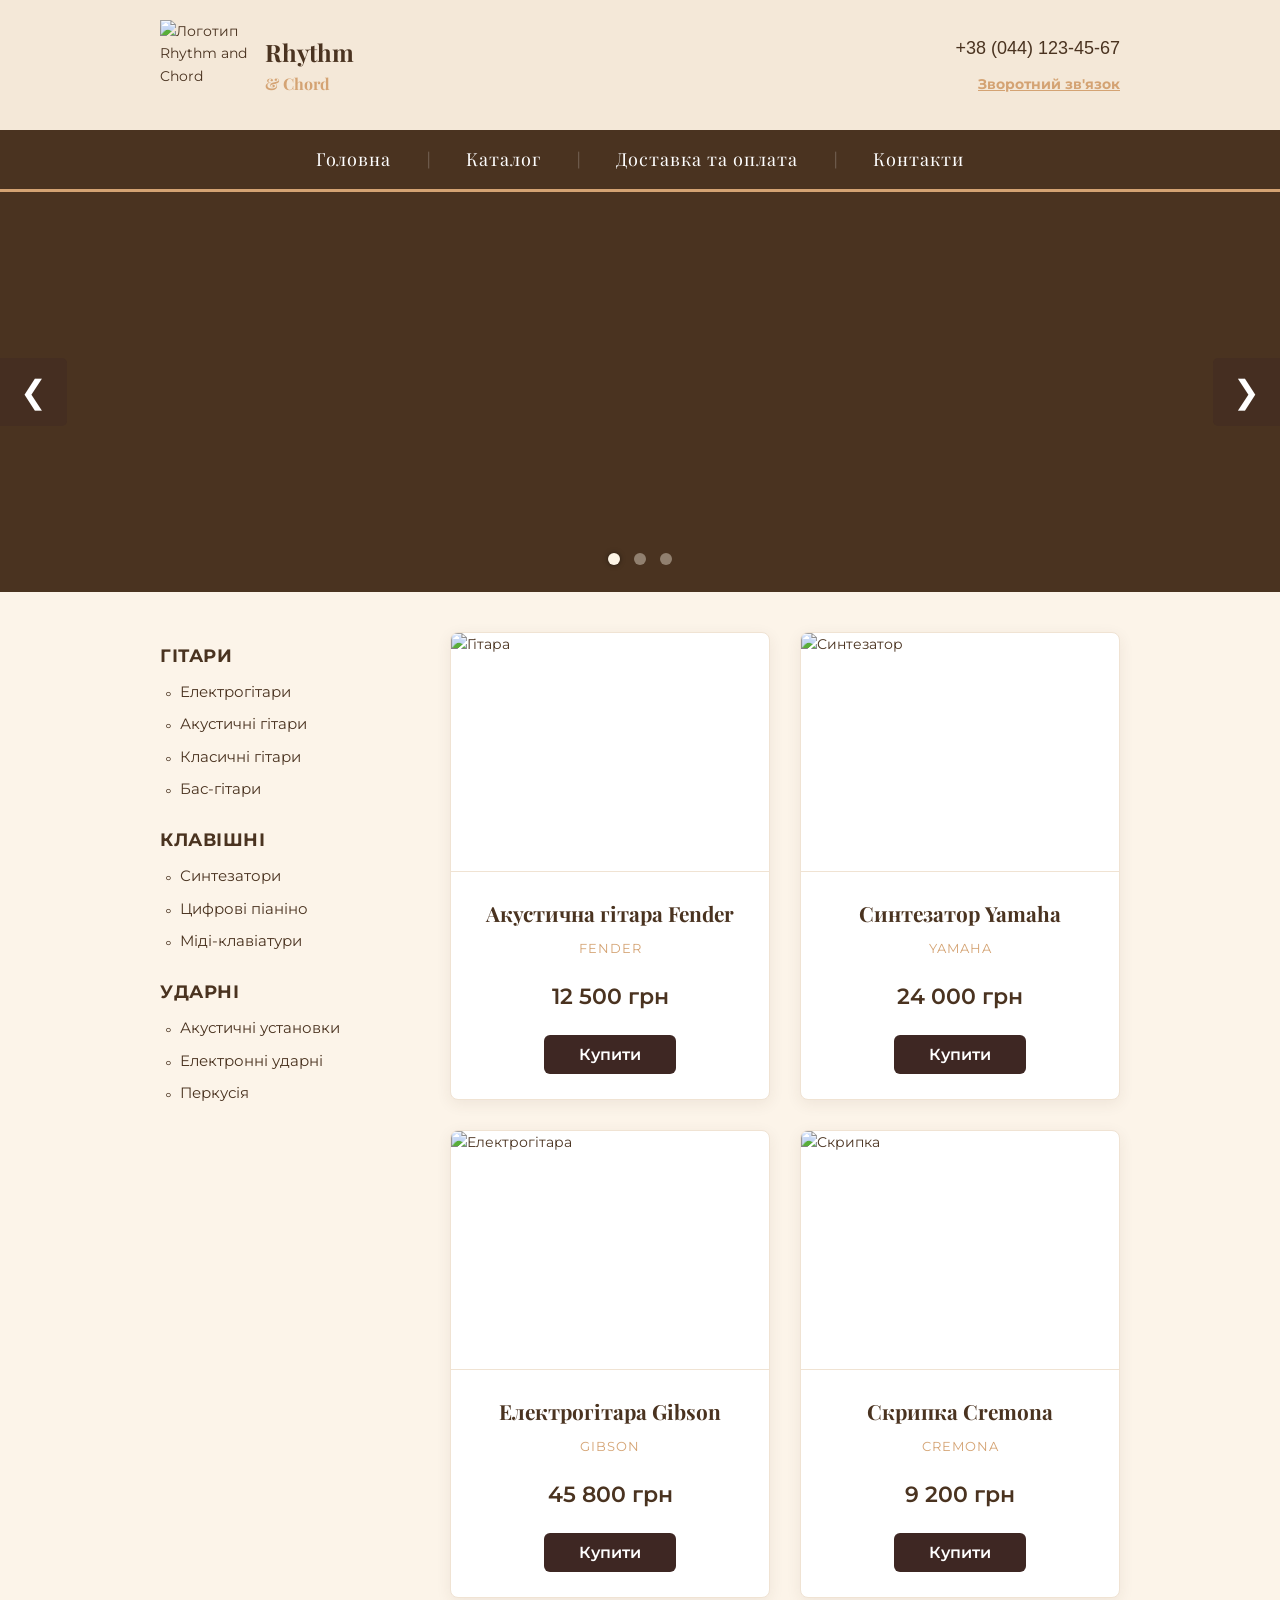
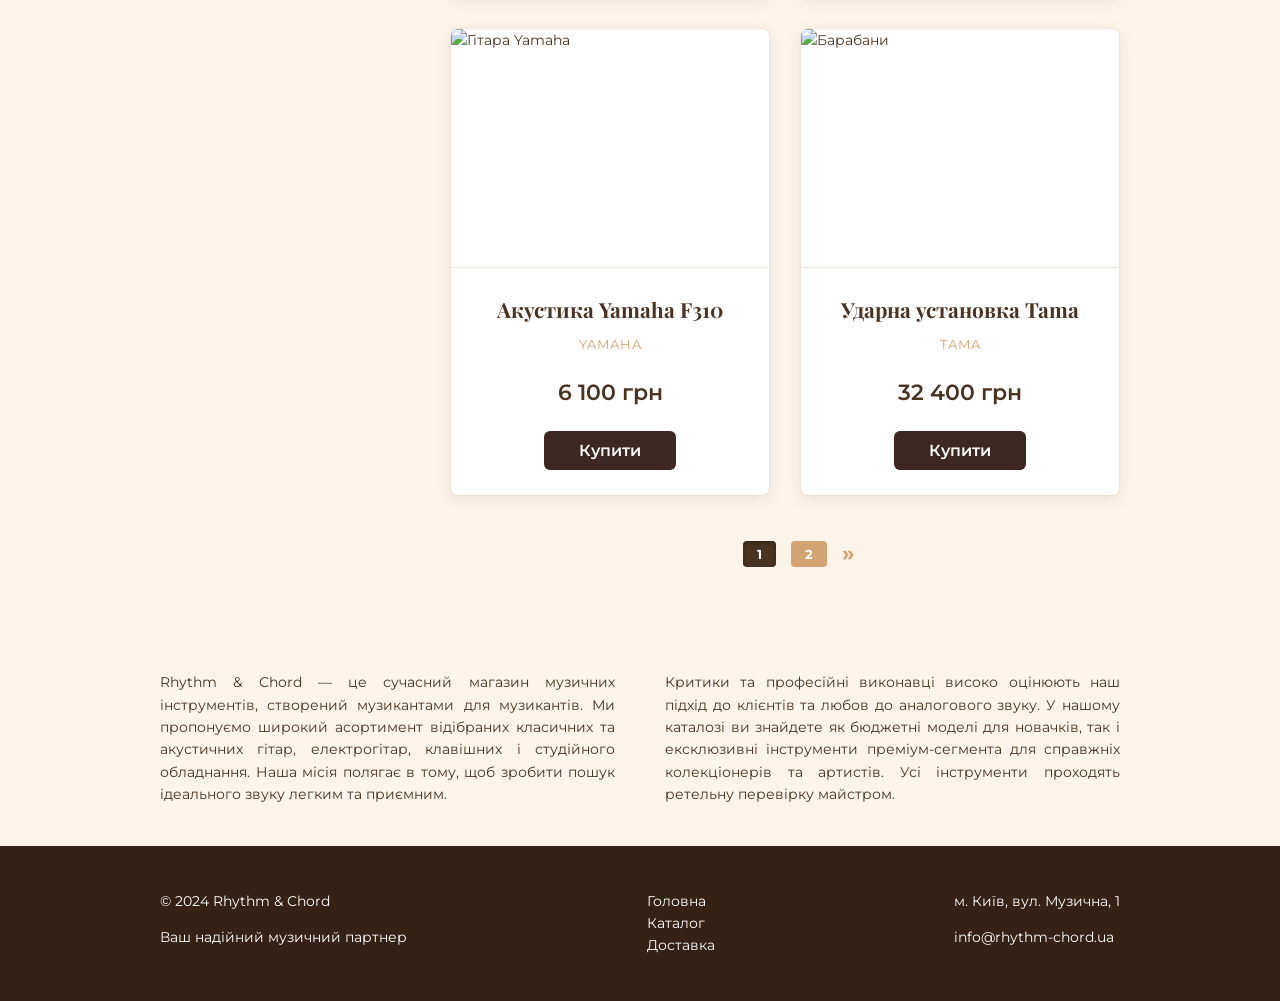
==== index.html @ 3e5f1524 "initial commit" ====
<!DOCTYPE html>
<html lang="uk">
<head>
    <meta charset="UTF-8">
    <title>Каталог | Rhythm & Chord</title>
    <link href="https://fonts.googleapis.com/css2?family=Montserrat:wght@400;500;600&family=Playfair+Display:wght@600;700&family=PT+Sans:wght@400;700&display=swap" rel="stylesheet">
    <link rel="stylesheet" href="style.css">
</head>
<body>
    <div class="overlay"></div>

    <header>
        <div class="container header-content">
            <div class="logo-block">
                <img src="https://via.placeholder.com/90x90/4A3320/FDF8F0?text=R&C" alt="Логотип Rhythm and Chord" width="90" height="90">
                <div class="logo-text">
                    <h1>Rhythm</h1>
                    <h2>& Chord</h2>
                </div>
            </div>
            <div class="contact-block">
                <p class="custom-phone">+38 (044) 123-45-67</p>
                <a href="#" class="feedback-btn">Зворотний зв'язок</a>
            </div>
        </div>
    </header>

    <nav class="navbar">
        <div class="container">
            <ul class="menu">
                <li><a href="home.html">Головна</a></li>
                <li class="separator">|</li>
                <li><a href="index.html" class="active">Каталог</a></li>
                <li class="separator">|</li>
                <li><a href="delivery.html">Доставка та оплата</a></li>
                <li class="separator">|</li>
                <li><a href="#">Контакти</a></li>
            </ul>
        </div>
    </nav>

    <div class="slider-section">
        <div class="slides">
            <div class="slide active" style="background-image: url('https://images.unsplash.com/photo-1511379938547-c1f69419868d?w=1600');"></div>
            <div class="slide" style="background-image: url('https://images.unsplash.com/photo-1520523839897-bd0b52f945a0?w=1600');"></div>
            <div class="slide" style="background-image: url('https://images.unsplash.com/photo-1550291652-6cb9004991ac?w=1600');"></div>
        </div>
        <button class="slider-nav prev">❮</button>
        <button class="slider-nav next">❯</button>
        <div class="slider-dots">
            <span class="dot active" data-index="0"></span>
            <span class="dot" data-index="1"></span>
            <span class="dot" data-index="2"></span>
        </div>
    </div>

    <main class="content catalog-area">
        <div class="container layout-grid">
            <aside class="leftblock">
                <ul class="category-list">
                    <li class="cat-main">ГІТАРИ</li>
                    <li>
                        <ul class="sub-category">
                            <li><a href="#">Електрогітари</a></li>
                            <li><a href="#">Акустичні гітари</a></li>
                            <li><a href="#">Класичні гітари</a></li>
                            <li><a href="#">Бас-гітари</a></li>
                        </ul>
                    </li>
                    <li class="cat-main">КЛАВІШНІ</li>
                    <li>
                        <ul class="sub-category">
                            <li><a href="#">Синтезатори</a></li>
                            <li><a href="#">Цифрові піаніно</a></li>
                            <li><a href="#">Міді-клавіатури</a></li>
                        </ul>
                    </li>
                    <li class="cat-main">УДАРНІ</li>
                    <li>
                        <ul class="sub-category">
                            <li><a href="#">Акустичні установки</a></li>
                            <li><a href="#">Електронні ударні</a></li>
                            <li><a href="#">Перкусія</a></li>
                        </ul>
                    </li>
                </ul>
            </aside>

            <section class="centerblock">
                <div class="products-grid">
                    <div class="product-card"><img src="https://images.unsplash.com/photo-1550993473-f661df2854b7?w=600" alt="Гітара"><div class="card-info"><h4>Акустична гітара Fender</h4><p class="brand">FENDER</p><span class="price">12 500 грн</span><div class="btn-container"><button class="buy-btn">Купити</button></div></div></div>
                    <div class="product-card"><img src="https://images.unsplash.com/photo-1552422535-c45813c61732?w=600" alt="Синтезатор"><div class="card-info"><h4>Синтезатор Yamaha</h4><p class="brand">YAMAHA</p><span class="price">24 000 грн</span><div class="btn-container"><button class="buy-btn">Купити</button></div></div></div>
                    <div class="product-card"><img src="https://images.unsplash.com/photo-1514320291840-2e0a9bf2a9ae?w=600" alt="Електрогітара"><div class="card-info"><h4>Електрогітара Gibson</h4><p class="brand">GIBSON</p><span class="price">45 800 грн</span><div class="btn-container"><button class="buy-btn">Купити</button></div></div></div>
                    <div class="product-card"><img src="https://images.unsplash.com/photo-1541689592655-f5f52825a3b8?w=600" alt="Скрипка"><div class="card-info"><h4>Скрипка Cremona</h4><p class="brand">CREMONA</p><span class="price">9 200 грн</span><div class="btn-container"><button class="buy-btn">Купити</button></div></div></div>
                    <div class="product-card"><img src="https://images.unsplash.com/photo-1510915361894-db8b60106cb1?w=600" alt="Гітара Yamaha"><div class="card-info"><h4>Акустика Yamaha F310</h4><p class="brand">YAMAHA</p><span class="price">6 100 грн</span><div class="btn-container"><button class="buy-btn">Купити</button></div></div></div>
                    <div class="product-card"><img src="https://images.unsplash.com/photo-1598516802521-82559ebbc075?w=600" alt="Барабани"><div class="card-info"><h4>Ударна установка Tama</h4><p class="brand">TAMA</p><span class="price">32 400 грн</span><div class="btn-container"><button class="buy-btn">Купити</button></div></div></div>
                    <div class="product-card"><img src="https://images.unsplash.com/photo-1511379938547-c1f69419868d?w=600" alt="Мікрофон"><div class="card-info"><h4>Студійний мікрофон Rode</h4><p class="brand">RODE</p><span class="price">8 500 грн</span><div class="btn-container"><button class="buy-btn">Купити</button></div></div></div>
                    <div class="product-card"><img src="https://images.unsplash.com/photo-1460036521480-c16c5256cefb?w=600" alt="Навушники"><div class="card-info"><h4>Навушники Audio-Technica</h4><p class="brand">AUDIO-TECHNICA</p><span class="price">5 700 грн</span><div class="btn-container"><button class="buy-btn">Купити</button></div></div></div>
                </div>
                <div class="pagination" id="pagination"></div>
            </section>
        </div>

        <div class="container">
            <div class="store-description">
                <div class="desc-column">Rhythm & Chord — це сучасний магазин музичних інструментів, створений музикантами для музикантів. Ми пропонуємо широкий асортимент відібраних класичних та акустичних гітар, електрогітар, клавішних і студійного обладнання. Наша місія полягає в тому, щоб зробити пошук ідеального звуку легким та приємним.</div>
                <div class="desc-column">Критики та професійні виконавці високо оцінюють наш підхід до клієнтів та любов до аналогового звуку. У нашому каталозі ви знайдете як бюджетні моделі для новачків, так і ексклюзивні інструменти преміум-сегмента для справжніх колекціонерів та артистів. Усі інструменти проходять ретельну перевірку майстром.</div>
            </div>
        </div>
    </main>

    <footer>
        <div class="container footer-content">
            <div class="footer-info"><p>© 2024 Rhythm & Chord</p><p>Ваш надійний музичний партнер</p></div>
            <ul class="footer-menu"><li><a href="home.html">Головна</a></li><li><a href="index.html">Каталог</a></li><li><a href="delivery.html">Доставка</a></li></ul>
            <div class="footer-contacts"><p>м. Київ, вул. Музична, 1</p><p>info@rhythm-chord.ua</p></div>
        </div>
    </footer>

    <div class="feedback-modal">
        <button class="close-btn">✖</button>
        <form class="form-content" novalidate>
            <h2>Зворотний зв'язок</h2>
            <div class="input-group">
                <label>Ім'я *</label>
                <input type="text" required>
                <span class="error-msg">Поле обов'язкове</span>
            </div>
            <div class="input-group">
                <label>Телефон *</label>
                <input type="tel" required>
                <span class="error-msg">Поле обов'язкове</span>
            </div>
            <div class="input-group">
                <label>Повідомлення *</label>
                <textarea required></textarea>
                <span class="error-msg">Поле обов'язкове</span>
            </div>
            <button type="submit" class="submit-btn">Надіслати</button>
        </form>
    </div>

    <script src="script.js"></script>
</body>
</html>
---- style.css ----
/* Підключення кастомного шрифту для телефону (Вимога рівня 3) */
@font-face {
    font-family: 'CustomPhoneFont';
    src: local('Impact'), local('Arial Black'); /* Заглушка, якщо є свій файл - вказати url('fonts/font.woff2') */
}

/* Базові змінні колірної гами (Бежево-коричнева) */

:root {
    --bg-color: #FCF4E9;  /* Дуже теплий кремовий фон (слонова кістка) */
    --text-main: #4A3320; /* Глибокий шоколадний */
    --accent: #D4A373;    /* Піщано-карамельний */
    --header-bg: #F4E8D8; /* Теплий беж (повністю без сірого) для шапки */
    --footer-bg: #362214; 
    --white: #FFFFFF;
}

/* --- БАЗОВІ НАЛАШТУВАННЯ ТА ШРИФТИ --- */
body {
    margin: 0;
    padding: 0;
    font-family: 'Montserrat', sans-serif; 
    font-size: 14px;
    line-height: 1.6;
    color: var(--text-main);
    background-color: var(--bg-color);
    display: flex;
    flex-direction: column;
    min-height: 100vh;
}

/* Заголовки красивим шрифтом */
h1, h2, h3, .logo-text h1, .product-card h4 {
    font-family: 'Playfair Display', serif;
    font-weight: 700;
}

.section-title {
    font-size: 2rem;
    margin-bottom: 25px;
    border-bottom: 2px solid var(--accent);
    display: inline-block;
    padding-bottom: 5px;
}

/* Контейнер 980px + по 10px відступи (Разом 1000px) */
.container {
    width: 100%;
    max-width: 980px;
    margin: 0 auto;
    padding: 0 10px;
    box-sizing: border-box;
}

/* --- HEADER --- */
header {
    background-color: var(--header-bg);
    width: 100%;
    padding: 20px 0;
}

.header-content {
    display: flex;
    justify-content: space-between;
    align-items: center;
}

.logo-block {
    display: flex;
    align-items: center;
    gap: 15px;
}

.logo-text h1 { margin: 0; font-size: 24px; color: var(--text-main); }
.logo-text h2 { margin: 0; font-size: 16px; color: var(--accent); }

.contact-block {
    text-align: right;
}

.custom-phone {
    font-family: 'CustomPhoneFont', sans-serif;
    font-size: 18px;
    margin: 0 0 10px 0;
}

.feedback-btn {
    color: var(--accent);
    text-decoration: underline;
    cursor: pointer;
    font-weight: bold;
}

/* =========================================
   5. MENU (ГОЛОВНЕ НАВІГАЦІЙНЕ МЕНЮ)
========================================= */
.navbar {
    background-color: var(--text-main);
    width: 100%;
    /* Додаємо гарну акцентну лінію знизу меню */
    border-bottom: 3px solid var(--accent); 
}

.menu {
    list-style: none;
    margin: 0;
    padding: 0; /* Відступи перенесли в самі посилання для зручності кліку */
    display: flex;
    justify-content: center;
    align-items: center;
    gap: 30px;
}

.menu li a {
    display: block;
    padding: 15px 5px;
    color: var(--white);
    text-decoration: none;
    font-family: 'Playfair Display', serif; /* Гарний елегантний шрифт */
    font-size: 18px;
    letter-spacing: 1px;
    transition: color 0.3s ease, transform 0.2s ease;
}

/* Лишаємо тільки ефект при наведенні (без перманентного active) */
.menu li a:hover {
    color: var(--accent);
    transform: translateY(-2px); /* Легенько підстрибує при наведенні */
}

/* Розділювачі між пунктами */
.separator {
    color: rgba(255, 255, 255, 0.2); /* Напівпрозорий білий, щоб не кидався в очі */
    pointer-events: none;
    font-size: 18px;
}

/* --- SLIDER --- */
.slider-section {
    width: 100%;
    height: 400px;
    position: relative;
    overflow: hidden;
    background-color: var(--text-main);
}

.slides {
    width: 100%;
    height: 100%;
    position: relative;
}

.slide {
    position: absolute;
    top: 0;
    left: 0;
    width: 100%;
    height: 100%;
    background-size: cover;
    background-position: center;
    opacity: 0;
    transition: opacity 1s ease-in-out; /* Fade ефект */
}

.slide.active {
    opacity: 1;
}

/* --- СТРІЛКИ СЛАЙДЕРА --- */
.slider-nav {
    position: absolute;
    top: 50%;
    transform: translateY(-50%);
    background-color: rgba(62, 39, 35, 0.4); 
    color: var(--white);
    border: none;
    font-size: 2rem;
    padding: 15px 20px;
    cursor: pointer;
    z-index: 10;
    transition: background-color 0.3s ease, transform 0.2s ease;
}

.slider-nav:hover {
    background-color: rgba(62, 39, 35, 0.9);
    transform: translateY(-50%) scale(1.1);
}

.slider-nav.prev {
    left: 0;
    border-radius: 0 5px 5px 0;
}

.slider-nav.next {
    right: 0;
    border-radius: 5px 0 0 5px;
}

/* --- КРУЖАЛЬЦЯ СЛАЙДЕРА --- */
.slider-dots {
    position: absolute;
    bottom: 20px;
    width: 100%;
    text-align: center;
    z-index: 10;
}

.dot {
    display: inline-block;
    width: 12px;
    height: 12px;
    margin: 0 5px;
    background-color: rgba(253, 245, 230, 0.4); 
    border-radius: 50%;
    cursor: pointer;
    transition: background-color 0.3s ease, transform 0.2s ease;
}

.dot:hover {
    background-color: rgba(253, 245, 230, 0.8);
    transform: scale(1.2); 
}

.dot.active {
    background-color: #FDF5E6; 
    box-shadow: 0 0 5px rgba(0,0,0,0.5); 
}

/* --- CONTENT --- */
.content {
    flex: 1;
    padding: 40px 0;
}

.layout-grid {
    display: flex;
    gap: 40px; /* Збільшили відступ між меню і товарами */
    align-items: flex-start;
}

/* --- БІЧНЕ МЕНЮ (КАТЕГОРІЇ) --- */
.leftblock {
    flex: 0 0 250px;
    background: transparent; /* Прибрали білий фон */
    padding: 10px 0;
}

.category-list {
    list-style: none;
    padding: 0;
    margin: 0;
}

.cat-main {
    font-family: 'Montserrat', sans-serif;
    font-weight: 700;
    font-size: 1.1rem;
    color: var(--text-main);
    margin-top: 25px;
    margin-bottom: 10px;
    text-transform: uppercase;
    letter-spacing: 0.5px;
}

.cat-main:first-child {
    margin-top: 0;
}

.sub-category {
    list-style: none;
    padding-left: 20px;
    margin: 0;
}

.sub-category li {
    margin-bottom: 8px;
    position: relative;
}

/* Додаємо порожні кружечки до підкатегорій */
.sub-category li::before {
    content: "◦"; 
    position: absolute;
    left: -15px;
    top: -2px;
    font-size: 1.2rem;
    color: var(--text-main);
}

.sub-category a {
    color: var(--text-main);
    text-decoration: none;
    font-size: 0.95rem;
    transition: color 0.2s ease;
}

.sub-category a:hover {
    color: var(--accent);
}

/* Центральний блок */
.centerblock {
    flex: 1;
    display: flex;
    flex-direction: column;
}

/* --- СІТКА ТОВАРІВ --- */
.products-grid {
    display: grid;
    grid-template-columns: repeat(2, 1fr); /* Завжди по 2 в ряд на десктопі */
    gap: 30px;
    align-content: start; 
    align-items: stretch;
}

/* --- КАРТКА ТОВАРУ --- */
.product-card {
    background: var(--white); /* Чисто білий фон картки (прибирає сірість) */
    border-radius: 8px;
    overflow: hidden;
    display: flex;
    flex-direction: column;
    /* Використовуємо теплу коричневу тінь замість чорної/сірої */
    box-shadow: 0 4px 15px rgba(74, 51, 32, 0.08);
    transition: transform 0.3s ease, box-shadow 0.3s ease;
    border: 1px solid #F0E3D3; /* Легенька тепла рамка для контрасту */
}

.product-card:hover {
    transform: translateY(-5px);
    box-shadow: 0 8px 25px rgba(74, 51, 32, 0.15); /* Посилена тепла тінь */
}

/* Якщо фото має свій фон, його теж відділяємо */
.product-card img {
    width: 100%;
    aspect-ratio: 4 / 3; 
    object-fit: cover; 
    display: block;
    border-bottom: 1px solid #F0E3D3; /* Тепла лінія під фотографією */
}

.card-info {
    padding: 25px 20px;
    display: flex;
    flex-direction: column;
    flex: 1;
    text-align: center;
}

.card-info h4 {
    font-size: 1.3rem;
    margin: 0 0 8px 0;
    color: var(--text-main);
}

.card-info .brand {
    font-size: 0.8rem;
    color: var(--accent);
    text-transform: uppercase;
    letter-spacing: 1px;
    margin: 0 0 20px 0;
}

.price {
    font-size: 1.4rem;
    font-weight: 600;
    color: var(--text-main);
    margin-bottom: 20px;
}

.btn-container {
    margin-top: auto; 
    display: flex;
    justify-content: center;
}

.buy-btn {
    background-color: #3E2723; /* Темно-коричневий, як на скріні */
    color: var(--white);
    border: none;
    padding: 10px 35px;
    font-family: 'Montserrat', sans-serif;
    font-size: 1rem;
    font-weight: 600;
    border-radius: 6px;
    cursor: pointer;
    transition: background-color 0.3s ease;
}

.buy-btn:hover {
    background-color: #5D4037; /* Трохи світліший при наведенні */
}

/* Пагінація */
.pagination {
    display: flex;
    justify-content: center;
    align-items: center; 
    gap: 15px; 
    margin-top: 40px;
}

.page-arrow {
    color: var(--accent);
    text-decoration: none;
    font-size: 22px; /* Зробив стрілочки трохи більшими */
    font-weight: bold;
    transition: color 0.3s ease, transform 0.2s ease;
}

.page-arrow:hover {
    color: var(--text-main);
    transform: scale(1.2); /* Стрілочка збільшується при наведенні */
}

.page-btn {
    background-color: var(--accent);
    color: white;
    border: none;
    padding: 5px 14px;
    border-radius: 4px;
    cursor: pointer;
    font-weight: 700;
    font-family: inherit;
    transition: background-color 0.3s ease, transform 0.2s ease; /* Плавність */
}

/* Ефект підсвічування при наведенні */
.page-btn:hover {
    background-color: var(--text-main);
    transform: translateY(-2px); /* Кнопка трохи підстрибує */
    box-shadow: 0 4px 8px rgba(62, 39, 35, 0.2);
}

.page-btn.active { 
    background-color: var(--text-main); 
    cursor: default;
    transform: none; /* Активна кнопка не підстрибує */
    box-shadow: inset 0 2px 4px rgba(0,0,0,0.3); /* Ефект "натиснутої" кнопки */
}

/* Текстовий блок під каталогом у 2 колонки */
.store-description {
    display: grid;
    grid-template-columns: 1fr 1fr; /* Дві однакові колонки */
    gap: 50px; /* Відстань між колонками */
    margin-top: 60px; /* Відступ від блоку з товарами */
    padding-top: 40px;
}

.desc-column {
    text-align: justify; /* Вирівнювання тексту по ширині (як на макеті) */
    /* Шрифт і висота рядка (14px та 22px) вже успадковуються від body, як вимагає ТЗ */
}

/* --- АДАПТИВНІСТЬ --- */
@media (max-width: 900px) {
    .layout-grid {
        flex-direction: column; 
    }
    .leftblock {
        width: 100%;
        margin-bottom: 20px;
    }
    /* Категорії на планшеті можна вибудувати в рядок або сіткою */
    .category-list {
        display: flex;
        flex-wrap: wrap;
        gap: 20px;
    }
    .leftblock > ul > li {
        min-width: 150px;
    }
}

@media (max-width: 650px) {
    /* На мобільному товари стають в 1 колонку (один під одним) */
    .products-grid {
        grid-template-columns: 1fr; 
    }
    .product-card {
        max-width: 100%;
    }
    .category-list {
        flex-direction: column;
    }
}

/* --- FOOTER --- */
footer {
    background-color: var(--footer-bg);
    color: var(--white);
    padding: 30px 0;
    width: 100%;
}

.footer-content {
    display: flex;
    justify-content: space-between;
    align-items: flex-start;
}

.footer-menu { list-style: none; padding: 0; }
.footer-menu a { color: var(--white); text-decoration: none; }

/* --- FEEDBACK MODAL (З ефектом Fade) --- */
.overlay {
    position: fixed;
    top: 0; left: 0; width: 100%; height: 100%;
    background: rgba(62, 39, 35, 0.8);
    z-index: 998;
    opacity: 0;
    visibility: hidden;
    transition: opacity 0.3s ease, visibility 0.3s ease;
}

.feedback-modal {
    position: fixed;
    top: 50%; left: 50%;
    transform: translate(-50%, -50%);
    background: var(--white);
    width: 400px;
    padding: 30px;
    border-radius: 8px;
    z-index: 999;
    opacity: 0;
    visibility: hidden;
    transition: opacity 0.3s ease, visibility 0.3s ease;
    box-shadow: 0 10px 25px rgba(0,0,0,0.2);
}

.overlay.show, .feedback-modal.show {
    opacity: 1;
    visibility: visible;
}

.close-btn {
    position: absolute;
    top: 10px; right: 10px;
    background: none; border: none; font-size: 18px; cursor: pointer;
}

.input-group { margin-bottom: 15px; text-align: left; }
.input-group label { display: block; margin-bottom: 5px; font-weight: bold; }
.input-group input, .input-group textarea {
    width: 100%; padding: 8px; box-sizing: border-box;
    border: 1px solid var(--accent); border-radius: 4px;
}
.input-group textarea { resize: vertical; min-height: 80px; }

/* Стилізація помилки (Вимога рівня 3) */
.input-group.error input, .input-group.error textarea {
    border-color: red;
    background-color: #ffe6e6;
}
.error-msg { color: red; font-size: 12px; display: none; }
.input-group.error .error-msg { display: block; }

.submit-btn {
    width: 100%; background: var(--text-main); color: var(--white);
    border: none; padding: 10px; cursor: pointer; border-radius: 4px;
}

/* --- АДАПТИВНІСТЬ (ГАРНЕ ФОРМАТУВАННЯ ПРИ СТИСКАННІ) --- */
@media (max-width: 900px) {
    /* Робимо бічну панель зверху, а товари знизу */
    .layout-grid {
        flex-direction: column; 
    }
    .leftblock {
        width: 100%;
        margin-bottom: 30px;
        box-sizing: border-box;
    }
}

@media (max-width: 650px) {
    /* На телефонах робимо по 1 товару в ряд */
    .products-grid {
        grid-template-columns: 1fr; 
    }
    .product-card {
        max-width: 400px;
        margin: 0 auto; /* Центруємо саму картку на мобільному */
    }
}

/* =========================================
   ДОДАТКОВІ СТИЛІ ДЛЯ ГОЛОВНОЇ ТА ДОСТАВКИ
========================================= */
.info-section { margin-top: 40px; margin-bottom: 40px; }
.info-section p { font-size: 16px; text-align: justify; }

.features-grid { 
    display: grid; 
    grid-template-columns: repeat(3, 1fr); 
    gap: 30px; 
    margin-top: 40px; 
}
.feature-card { 
    background: var(--white); 
    padding: 30px 20px; 
    text-align: center; 
    border-radius: 8px; 
    box-shadow: 0 4px 15px rgba(74, 51, 32, 0.08); 
    border: 1px solid #F0E3D3; 
    transition: transform 0.3s ease;
}
.feature-card:hover { transform: translateY(-5px); }
.feature-card h3 { color: var(--text-main); margin-bottom: 15px; font-size: 1.3rem; }

.delivery-grid { 
    display: grid; 
    grid-template-columns: repeat(3, 1fr); 
    gap: 30px; 
    margin-top: 30px; 
    margin-bottom: 50px;
}
.delivery-card { 
    background: var(--white); 
    padding: 30px; 
    border-radius: 8px; 
    box-shadow: 0 4px 15px rgba(74, 51, 32, 0.08); 
    border: 1px solid #F0E3D3; 
    text-align: center; 
    display: flex;
    flex-direction: column;
}
.delivery-card img { max-width: 80px; margin: 0 auto 15px auto; display: block; }
.delivery-card h3 { color: var(--text-main); margin-bottom: 10px; font-size: 1.3rem; }
.delivery-card p { flex: 1; }
.price-tag { 
    display: inline-block; 
    background: var(--accent); 
    color: var(--white); 
    padding: 8px 20px; 
    border-radius: 4px; 
    font-weight: bold; 
    margin-top: 15px; 
}
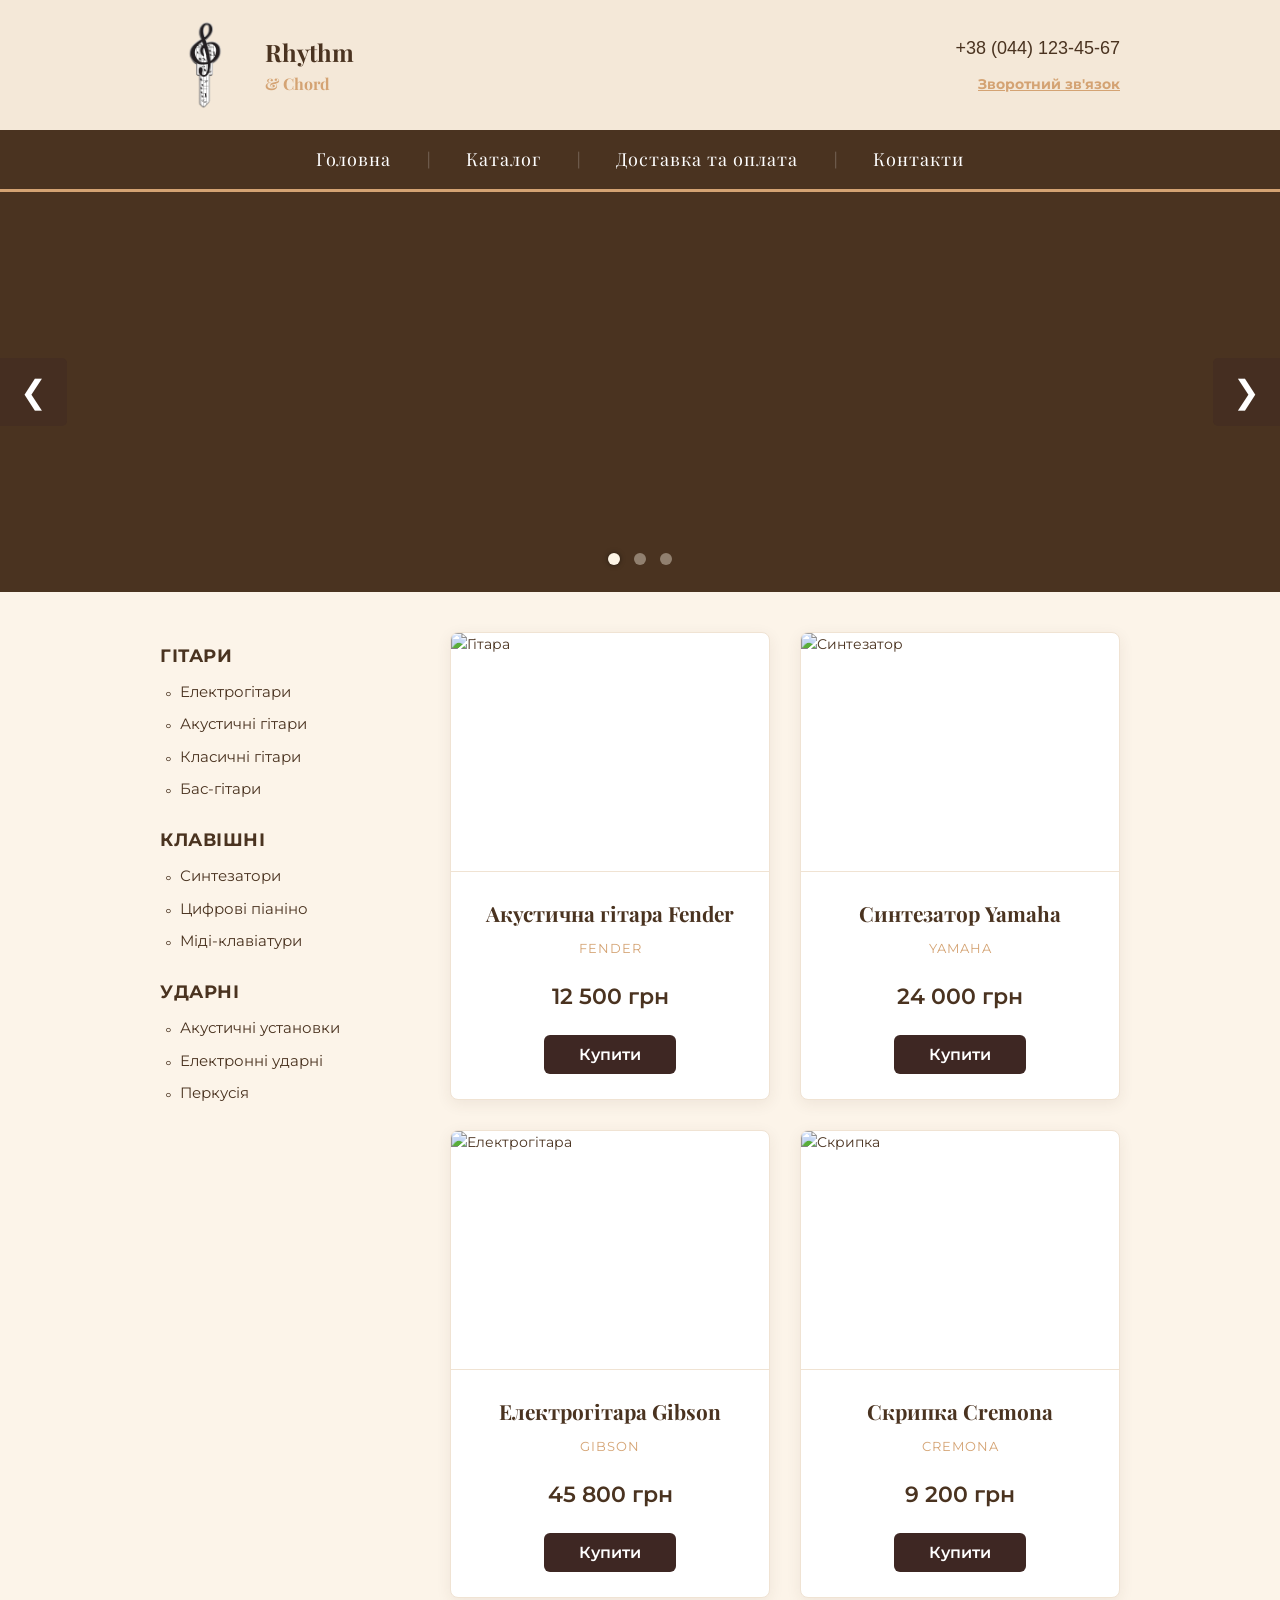
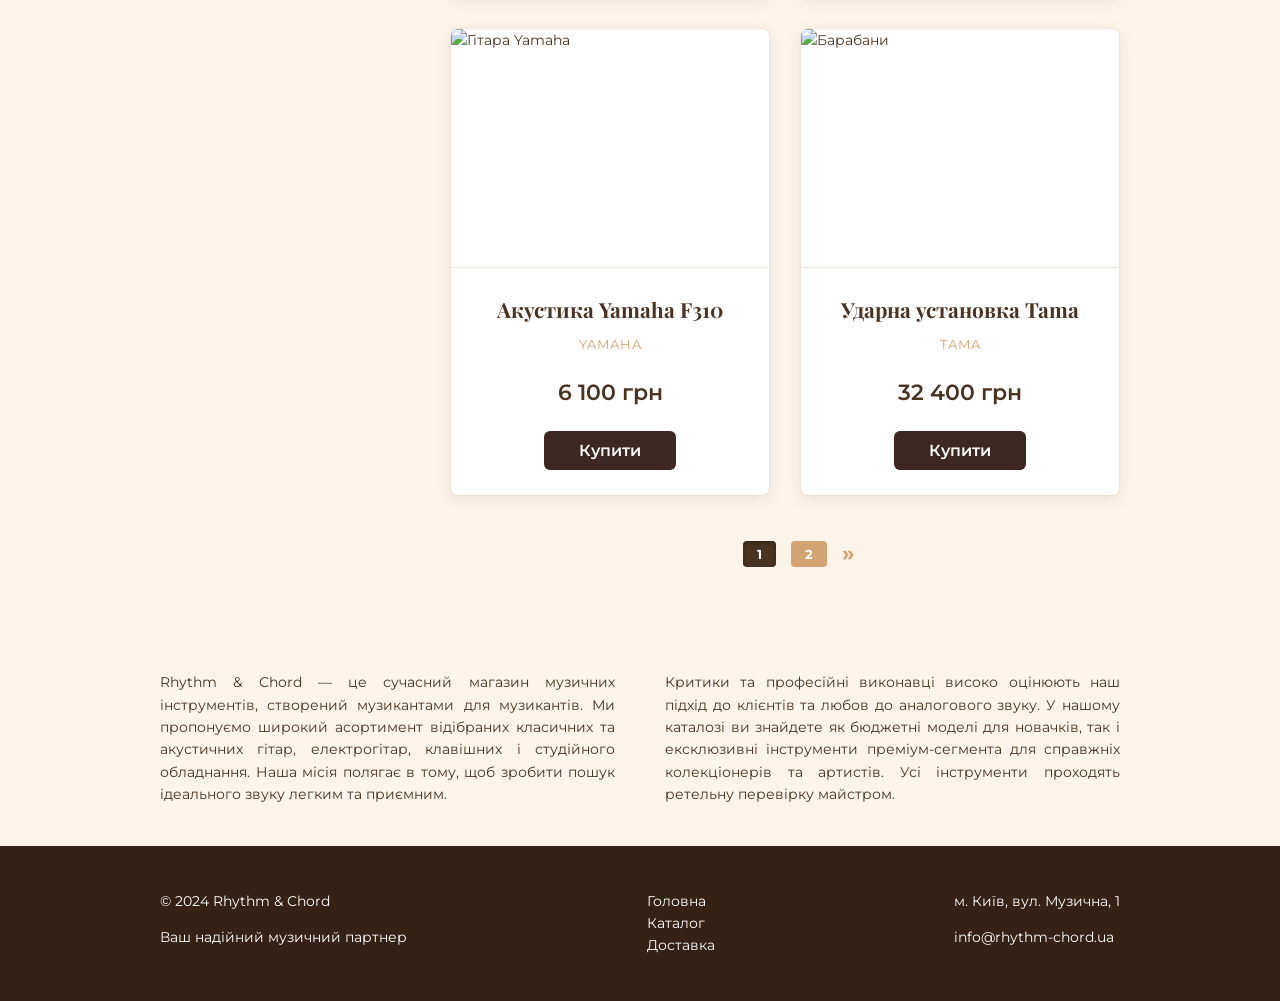
==== commit 699d03e9: "second commit" ====
--- a/index.html
+++ b/index.html
@@ -12,7 +12,7 @@
     <header>
         <div class="container header-content">
             <div class="logo-block">
-                <img src="https://via.placeholder.com/90x90/4A3320/FDF8F0?text=R&C" alt="Логотип Rhythm and Chord" width="90" height="90">
+                <img src="music key.png" alt="Логотип Rhythm and Chord" width="90" height="90">
                 <div class="logo-text">
                     <h1>Rhythm</h1>
                     <h2>& Chord</h2>
@@ -41,9 +41,9 @@
 
     <div class="slider-section">
         <div class="slides">
-            <div class="slide active" style="background-image: url('https://images.unsplash.com/photo-1511379938547-c1f69419868d?w=1600');"></div>
-            <div class="slide" style="background-image: url('https://images.unsplash.com/photo-1520523839897-bd0b52f945a0?w=1600');"></div>
-            <div class="slide" style="background-image: url('https://images.unsplash.com/photo-1550291652-6cb9004991ac?w=1600');"></div>
+            <div class="slide active" style="background-image: url('https://images.squarespace-cdn.com/content/v1/6127d792c8f6822ce02f39ab/f868acfd-2e97-4c40-bbbb-b357d079fae8/unsplash-image-MEL-jJnm7RQ.jpg');"></div>
+            <div class="slide" style="background-image: url('https://miro.medium.com/v2/resize:fit:2000/1*Ii6qJOSFL_eRrPWHUFEx0g.png');"></div>
+            <div class="slide" style="background-image: url('https://www.kennedy-center.org/globalassets/education/resources-for-educators/classroom-resources/artsedge/media/guide-to-the-orchestra/2022_11_03_nso_group_photo-169.png');"></div>
         </div>
         <button class="slider-nav prev">❮</button>
         <button class="slider-nav next">❯</button>
@@ -88,14 +88,89 @@
 
             <section class="centerblock">
                 <div class="products-grid">
-                    <div class="product-card"><img src="https://images.unsplash.com/photo-1550993473-f661df2854b7?w=600" alt="Гітара"><div class="card-info"><h4>Акустична гітара Fender</h4><p class="brand">FENDER</p><span class="price">12 500 грн</span><div class="btn-container"><button class="buy-btn">Купити</button></div></div></div>
-                    <div class="product-card"><img src="https://images.unsplash.com/photo-1552422535-c45813c61732?w=600" alt="Синтезатор"><div class="card-info"><h4>Синтезатор Yamaha</h4><p class="brand">YAMAHA</p><span class="price">24 000 грн</span><div class="btn-container"><button class="buy-btn">Купити</button></div></div></div>
-                    <div class="product-card"><img src="https://images.unsplash.com/photo-1514320291840-2e0a9bf2a9ae?w=600" alt="Електрогітара"><div class="card-info"><h4>Електрогітара Gibson</h4><p class="brand">GIBSON</p><span class="price">45 800 грн</span><div class="btn-container"><button class="buy-btn">Купити</button></div></div></div>
-                    <div class="product-card"><img src="https://images.unsplash.com/photo-1541689592655-f5f52825a3b8?w=600" alt="Скрипка"><div class="card-info"><h4>Скрипка Cremona</h4><p class="brand">CREMONA</p><span class="price">9 200 грн</span><div class="btn-container"><button class="buy-btn">Купити</button></div></div></div>
-                    <div class="product-card"><img src="https://images.unsplash.com/photo-1510915361894-db8b60106cb1?w=600" alt="Гітара Yamaha"><div class="card-info"><h4>Акустика Yamaha F310</h4><p class="brand">YAMAHA</p><span class="price">6 100 грн</span><div class="btn-container"><button class="buy-btn">Купити</button></div></div></div>
-                    <div class="product-card"><img src="https://images.unsplash.com/photo-1598516802521-82559ebbc075?w=600" alt="Барабани"><div class="card-info"><h4>Ударна установка Tama</h4><p class="brand">TAMA</p><span class="price">32 400 грн</span><div class="btn-container"><button class="buy-btn">Купити</button></div></div></div>
-                    <div class="product-card"><img src="https://images.unsplash.com/photo-1511379938547-c1f69419868d?w=600" alt="Мікрофон"><div class="card-info"><h4>Студійний мікрофон Rode</h4><p class="brand">RODE</p><span class="price">8 500 грн</span><div class="btn-container"><button class="buy-btn">Купити</button></div></div></div>
-                    <div class="product-card"><img src="https://images.unsplash.com/photo-1460036521480-c16c5256cefb?w=600" alt="Навушники"><div class="card-info"><h4>Навушники Audio-Technica</h4><p class="brand">AUDIO-TECHNICA</p><span class="price">5 700 грн</span><div class="btn-container"><button class="buy-btn">Купити</button></div></div></div>
+                    <div class="product-card">
+                        <img src="https://muztorg.ua/image/cache/catalog/99992/228747/228747_FENDER%20CD-60%20V3%20WN%20NATURAL_1-1200x800.jpg" alt="Гітара"><div class="card-info">
+                        <h4>Акустична гітара Fender</h4>
+                        <p class="brand">FENDER</p>
+                        <span class="price">12 500 грн</span>
+                        <div class="btn-container">
+                            <button class="buy-btn">Купити</button>
+                        </div>
+                    </div>
+                </div>
+                    <div class="product-card">
+                        <img src="https://content2.rozetka.com.ua/goods/images/big/655329334.png" alt="Синтезатор"><div class="card-info">
+                        <h4>Синтезатор Yamaha</h4>
+                        <p class="brand">YAMAHA</p>
+                        <span class="price">24 000 грн</span>
+                        <div class="btn-container"><button class="buy-btn">Купити</button>
+                        </div>
+                    </div>
+                </div>
+                    <div class="product-card">
+                        <img src="https://lanota.com.ua/content/images/39/480x480l50nn0/79995333419973.jpeg" alt="Електрогітара"><div class="card-info">
+                        <h4>Електрогітара Gibson</h4>
+                        <p class="brand">GIBSON</p>
+                        <span class="price">45 800 грн</span>
+                        <div class="btn-container">
+                            <button class="buy-btn">Купити</button>
+                        </div>
+                    </div>
+                </div>
+                    <div class="product-card">
+                        <img src="https://m.media-amazon.com/images/I/714S6keMkuL._AC_UF1000,1000_QL80_.jpg" alt="Скрипка">
+                        <div class="card-info">
+                            <h4>Скрипка Cremona</h4>
+                            <p class="brand">CREMONA</p>
+                            <span class="price">9 200 грн</span>
+                            <div class="btn-container">
+                                <button class="buy-btn">Купити</button>
+                            </div>
+                        </div>
+                    </div>
+                    <div class="product-card"> 
+                        <img src="https://leaderpromusic.ua/image/catalog/product/yamahaf310tbs/0482_yamaha-f310-tbs_frontview_1_leaderpromusic.jpg" alt="Гітара Yamaha">
+                        <div class="card-info">
+                            <h4>Акустика Yamaha F310</h4>
+                            <p class="brand">YAMAHA</p>
+                            <span class="price">6 100 грн</span>
+                            <div class="btn-container">
+                                <button class="buy-btn">Купити</button>
+                            </div>
+                        </div>
+                    </div>
+                    <div class="product-card">
+                        <img src="https://muztorg.ua/image/cache/catalog/99995/227654/227654_1-1200x800.jpg" alt="Барабани">
+                        <div class="card-info"><h4>Ударна установка Tama</h4>
+                            <p class="brand">TAMA</p>
+                            <span class="price">32 400 грн</span>
+                            <div class="btn-container">
+                                <button class="buy-btn">Купити</button>
+                            </div>
+                        </div>
+                    </div>
+                    <div class="product-card">
+                        <img src="https://muzikant.ua/wa-data/public/shop/products/05/22/112205/images/159009/159009.970.jpg" alt="Мікрофон">
+                        <div class="card-info">
+                            <h4>Студійний мікрофон Rode</h4>
+                            <p class="brand">RODE</p>
+                            <span class="price">8 500 грн</span>
+                            <div class="btn-container">
+                                <button class="buy-btn">Купити</button>
+                            </div>
+                        </div>
+                    </div>
+                    <div class="product-card">
+                        <img src="https://soundmagcdn.fra1.cdn.digitaloceanspaces.com/product/89785/c/sliderog6IBU-desktop.webp" alt="Навушники">
+                        <div class="card-info">
+                            <h4>Навушники Audio-Technica</h4>
+                            <p class="brand">AUDIO-TECHNICA</p>
+                            <span class="price">5 700 грн</span>
+                            <div class="btn-container">
+                                <button class="buy-btn">Купити</button>
+                            </div>
+                        </div>
+                    </div>
                 </div>
                 <div class="pagination" id="pagination"></div>
             </section>
@@ -111,9 +186,17 @@
 
     <footer>
         <div class="container footer-content">
-            <div class="footer-info"><p>© 2024 Rhythm & Chord</p><p>Ваш надійний музичний партнер</p></div>
-            <ul class="footer-menu"><li><a href="home.html">Головна</a></li><li><a href="index.html">Каталог</a></li><li><a href="delivery.html">Доставка</a></li></ul>
-            <div class="footer-contacts"><p>м. Київ, вул. Музична, 1</p><p>info@rhythm-chord.ua</p></div>
+            <div class="footer-info">
+                <p>© 2024 Rhythm & Chord</p>
+                <p>Ваш надійний музичний партнер</p>
+            </div>
+            <ul class="footer-menu"><li>
+                <a href="home.html">Головна</a>
+            </li><li><a href="index.html">Каталог</a></li>
+            <li><a href="delivery.html">Доставка</a></li></ul>
+            <div class="footer-contacts">
+                <p>м. Київ, вул. Музична, 1</p>
+                <p>info@rhythm-chord.ua</p></div>
         </div>
     </footer>
 
